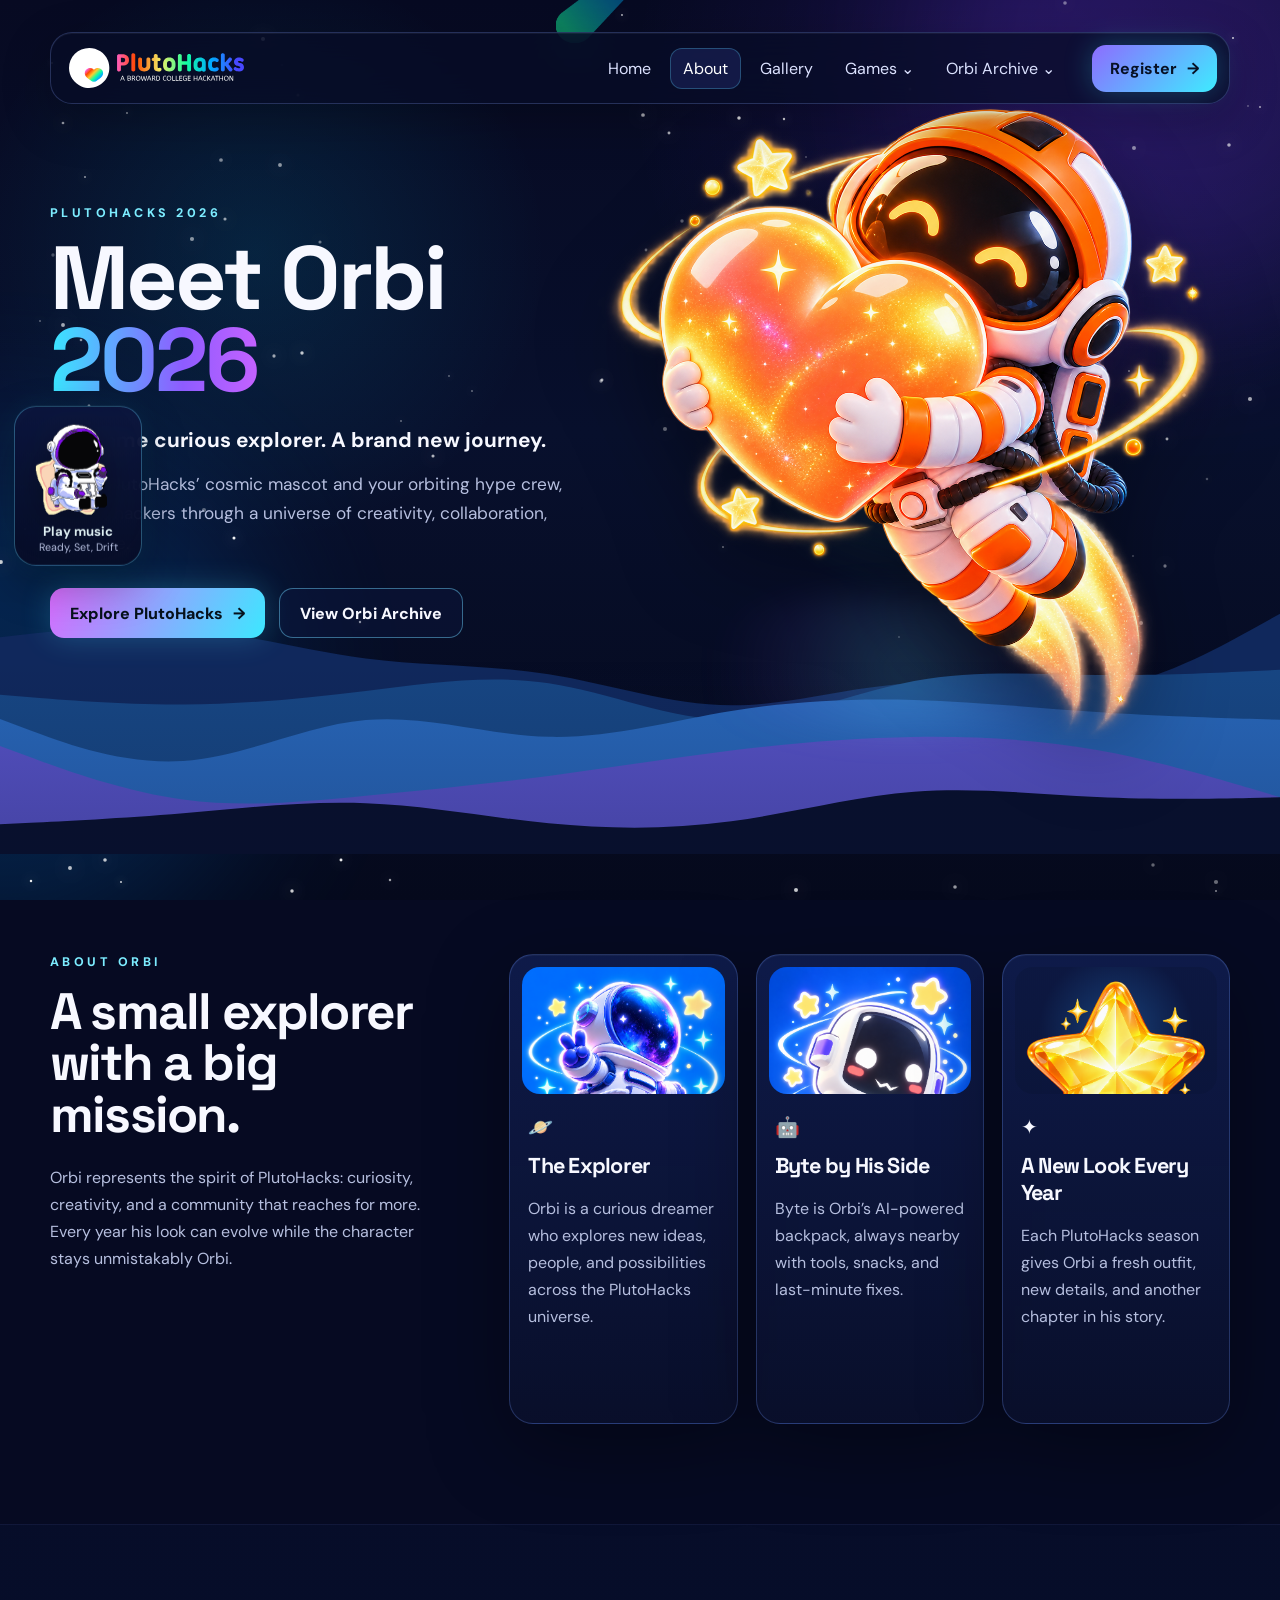
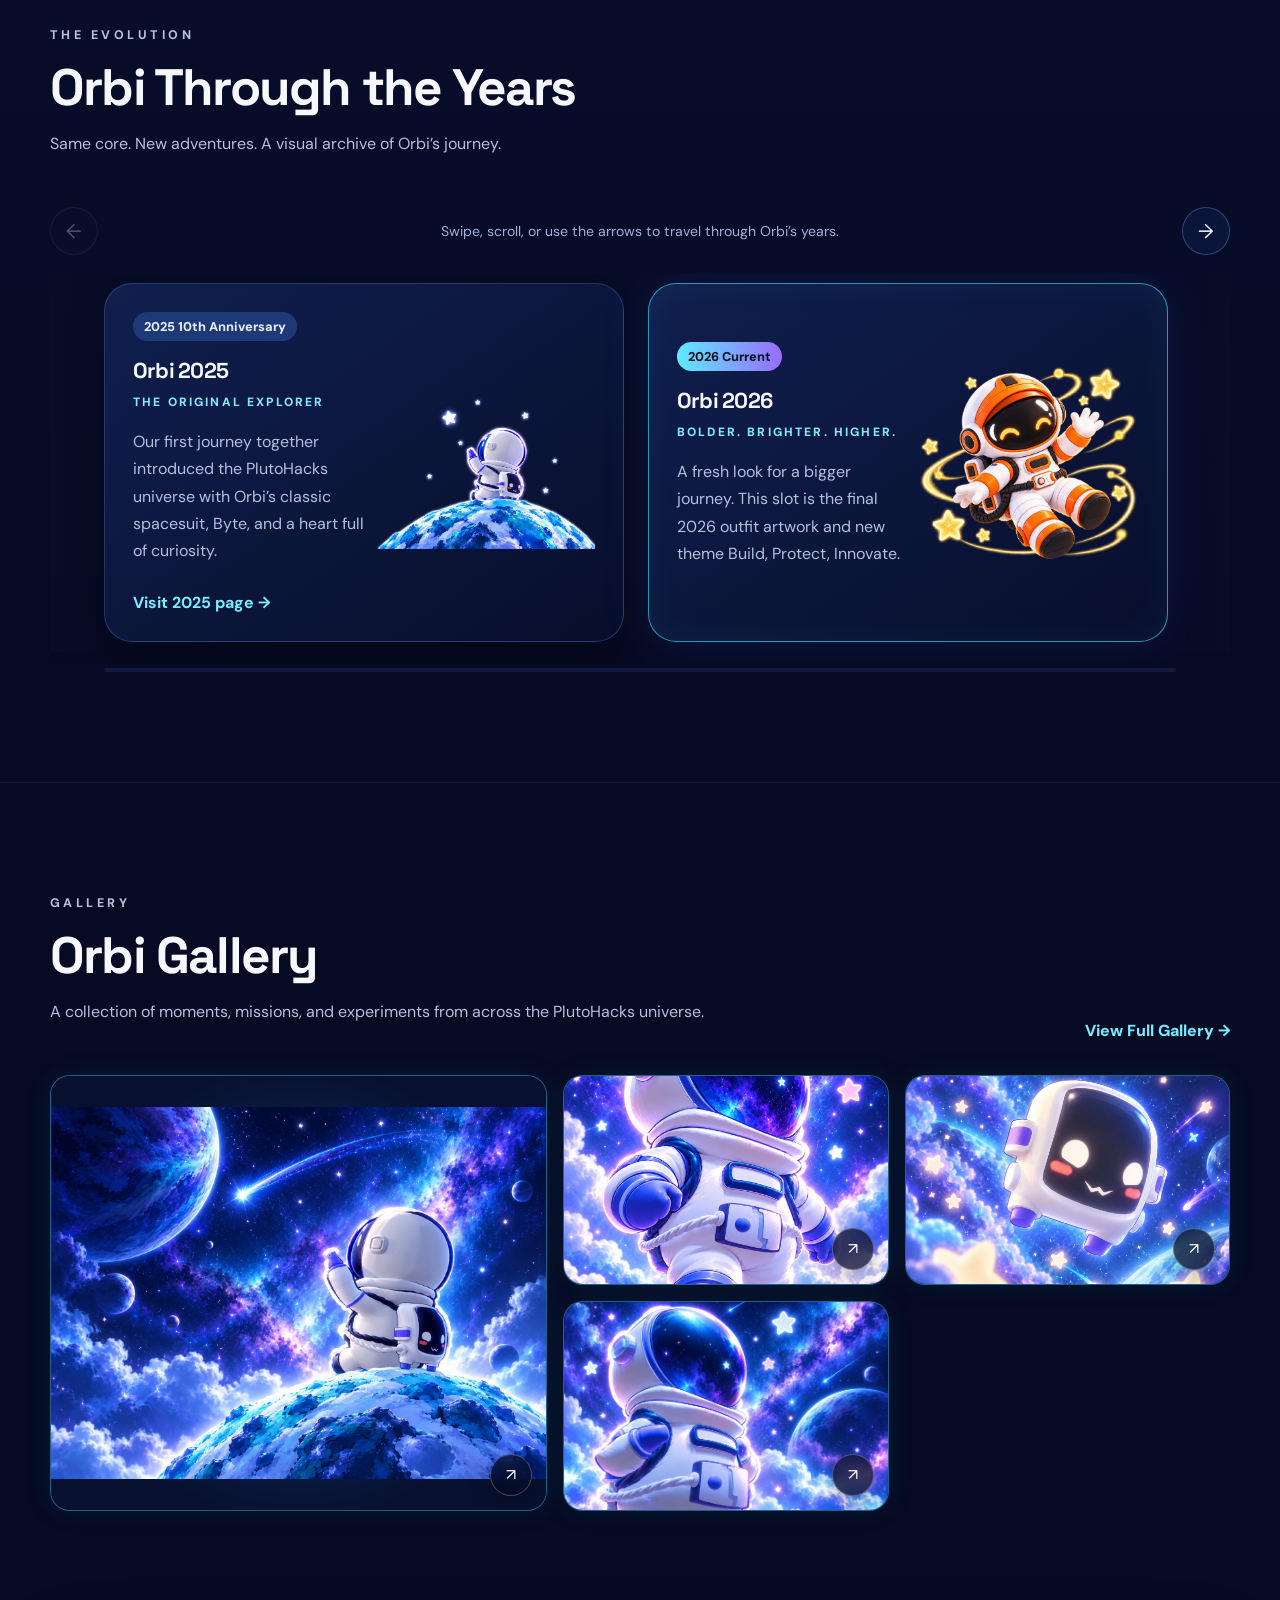
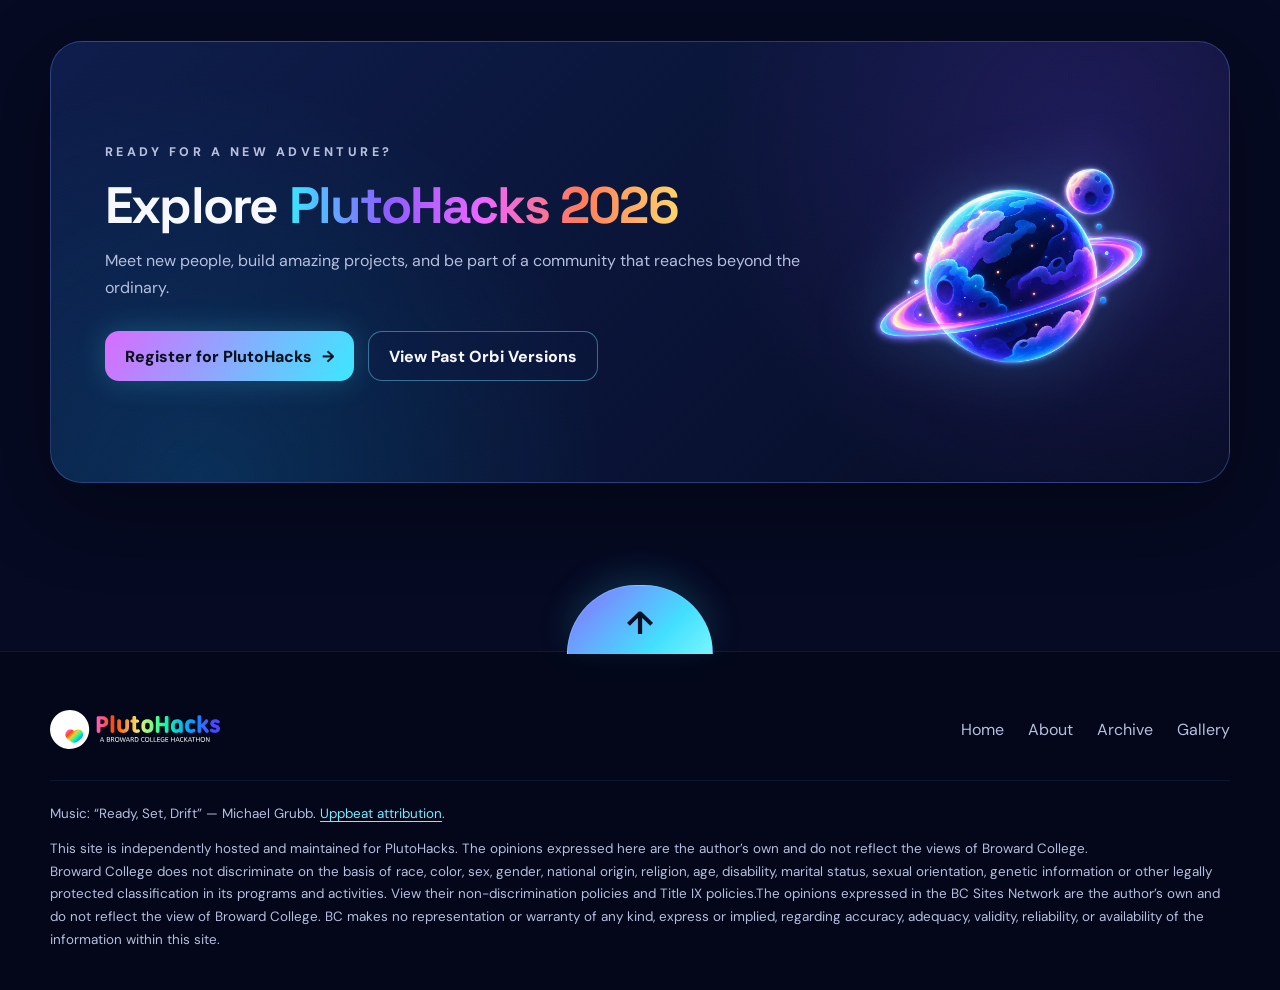
==== index.html @ 8a5a54f4 "initial comment" ====
<!doctype html>
<html lang="en">
<head>
  <meta charset="UTF-8" />
  <meta name="viewport" content="width=device-width, initial-scale=1.0" />
  <meta name="description" content="Meet Orbi, the evolving cosmic mascot of PlutoHacks." />
  <title>Meet Orbi 2026 | PlutoHacks</title>

  <link rel="preconnect" href="https://fonts.googleapis.com" />
  <link rel="preconnect" href="https://fonts.gstatic.com" crossorigin />
  <link href="https://fonts.googleapis.com/css2?family=DM+Sans:wght@400;500;600;700&family=Space+Grotesk:wght@500;600;700&display=swap" rel="stylesheet" />
  <link rel="stylesheet" href="styles.css" />
  <script src="script.js" defer></script>
  <script src="cursor.js" defer></script>
  <script src="sky-comets.js" defer></script>
</head>
<body>
  <div class="space-bg" aria-hidden="true">
    <div class="nebula nebula-one"></div>
    <div class="nebula nebula-two"></div>
    <div id="stars"></div>
  </div>

  <header class="site-header">
    <nav class="nav-shell" aria-label="Main navigation">
      <a class="brand" href="https://www.plutohacks.com/" aria-label="PlutoHacks home">
        <img src="assets/images/PlutohacksWhiteLogo.svg" alt="PlutoHacks" />
      </a>

      <button class="nav-toggle" type="button" aria-expanded="false" aria-controls="nav-links">
        <span></span><span></span><span></span>
        <span class="sr-only">Toggle navigation</span>
      </button>

      <div class="nav-links" id="nav-links">
        <a href="index.html">Home</a>
        <a class="active" href="#about">About</a>
        <a href="gallery.html">Gallery</a>

        <div class="archive-menu nav-dropdown games-menu">
          <button class="archive-button dropdown-button" type="button" aria-expanded="false">
            Games <span aria-hidden="true">⌄</span>
          </button>
          <div class="archive-dropdown dropdown-panel">
            <a href="games.html"><span>Orbi Arcade</span><small>New</small></a>
            <a href="games.html#coming-soon"><span>Coming Soon</span></a>
          </div>
        </div>

        <div class="archive-menu nav-dropdown">
          <button class="archive-button dropdown-button" type="button" aria-expanded="false">
            Orbi Archive <span aria-hidden="true">⌄</span>
          </button>
          <div class="archive-dropdown dropdown-panel">
            <a class="current" href="./index.html">
              <span>2026</span><small>Current</small>
            </a>
            <!-- Change this path after you move the old 2025 page into /archive/2025/ -->
            <a href="https://makoaburrito.github.io/PlutoHacks2025-About-Orbi/"><span>2025</span></a>
          </div>
        </div>
      </div>

      <a class="nav-cta" href="https://www.plutohacks.com/">Register <span>→</span></a>
    </nav>
  </header>

  <main>
    <section class="hero section-shell">
      <div class="hero-copy reveal">
        <p class="eyebrow">PLUTOHACKS 2026</p>
        <h1>Meet Orbi <span class="year-gradient">2026</span></h1>
        <p class="hero-kicker">The same curious explorer. A brand new journey.</p>
        <p class="hero-text">
          Orbi is PlutoHacks’ cosmic mascot and your orbiting hype crew, guiding hackers through a universe of creativity, collaboration, and code.
        </p>
        <div class="hero-actions">
          <a class="button button-primary" href="https://www.plutohacks.com/">Explore PlutoHacks <span>→</span></a>
          <a class="button button-secondary" href="#evolution">View Orbi Archive</a>
        </div>
      </div>

      <div class="hero-art hero-art-clean reveal" aria-label="Orbi 2026 artwork area">
        <div class="orbi-frame hero-figure">
          <img src="assets/images/Orbi2026 Hero Image.png" alt="Orbi holding a glowing heart" />
        </div>
      </div>
    </section>

    <div class="hero-wave-divider" aria-hidden="true">
      <img src="assets/images/layered-waves-orbi.svg" alt="" />
    </div>

    <section class="about section-shell" id="about">
      <div class="section-intro reveal">
        <p class="eyebrow">ABOUT ORBI</p>
        <h2>A small explorer<br />with a big mission.</h2>
        <p>
          Orbi represents the spirit of PlutoHacks: curiosity, creativity, and a community that reaches for more. Every year his look can evolve while the character stays unmistakably Orbi.
        </p>
      </div>

      <div class="feature-grid">
        <article class="glass-card reveal">
          <div class="card-visual crop-top">
            <img src="assets/images/OrbiCuriousExplorer.png" alt="Orbi exploring" />
          </div>
          <div class="icon-pill">🪐</div>
          <h3>The Explorer</h3>
          <p>Orbi is a curious dreamer who explores new ideas, people, and possibilities across the PlutoHacks universe.</p>
        </article>

        <article class="glass-card reveal">
          <div class="card-visual">
            <img src="assets/images/ByteTheBackpack.png" alt="Byte, Orbi's companion" />
          </div>
          <div class="icon-pill">🤖</div>
          <h3>Byte by His Side</h3>
          <p>Byte is Orbi’s AI-powered backpack, always nearby with tools, snacks, and last-minute fixes.</p>
        </article>

        <article class="glass-card reveal">
          <div class="card-visual star-card" aria-hidden="true">
            <img src="assets/images/StarSpecial.png" alt="Byte, Orbi's companion" />
          </div>
          <div class="icon-pill">✦</div>
          <h3>A New Look Every Year</h3>
          <p>Each PlutoHacks season gives Orbi a fresh outfit, new details, and another chapter in his story.</p>
        </article>
      </div>
    </section>

    <section class="evolution" id="evolution">
      <div class="section-shell">
        <div class="section-heading-row reveal">
          <div>
            <p class="eyebrow">THE EVOLUTION</p>
            <h2>Orbi Through the Years</h2>
            <p>Same core. New adventures. A visual archive of Orbi’s journey.</p>
          </div>
        </div>

        <div class="evolution-carousel" data-evolution-carousel>
          <div class="evolution-controls" aria-label="Browse Orbi years">
            <button class="evolution-arrow evolution-prev" type="button" aria-label="Previous Orbi year">←</button>
            <p class="evolution-hint">Swipe, scroll, or use the arrows to travel through Orbi’s years.</p>
            <button class="evolution-arrow evolution-next" type="button" aria-label="Next Orbi year">→</button>
          </div>

          <div class="evolution-viewport">
            <div class="evolution-track" tabindex="0" aria-label="Orbi yearly evolution timeline">
              <article class="year-card year-2025 reveal" data-year="2025">
                <div class="year-copy">
                  <span class="year-pill">2025 10th Anniversary</span>
                  <h3>Orbi 2025</h3>
                  <p class="mini-label">THE ORIGINAL EXPLORER</p>
                  <p>Our first journey together introduced the PlutoHacks universe with Orbi’s classic spacesuit, Byte, and a heart full of curiosity.</p>
                  <a href="archive/2025/index.html">Visit 2025 page →</a>
                </div>
                <img src="assets/images/OrbiGoodBye2025.png" alt="Orbi 2025" />
              </article>

              <article class="year-card year-2026 reveal" data-year="2026">
                <div class="year-copy">
                  <span class="year-pill current">2026 Current</span>
                  <h3>Orbi 2026</h3>
                  <p class="mini-label">BOLDER. BRIGHTER. HIGHER.</p>
                  <p>A fresh look for a bigger journey. This slot is the final 2026 outfit artwork and new theme Build, Protect, Innovate.</p>
                </div>
                <img src="assets/images/Chibi Astronaut Among Golden Orbits.png" alt="Orbi 2026" />
              </article>

              <article class="year-card year-2027 reveal" data-year="2027">
                <div class="year-copy">
                  <span class="year-pill">2027</span>
                  <h3>Orbi 2027</h3>
                  <p class="mini-label">BIGGER. BETTER. BEYOND.</p>
                  <p>A fresh look for a bigger journey. This slot is ready for the final 2027 outfit artwork and new theme details.</p>
                </div>
                <div class="future-orbi">
                  <span>2027<br />ART COMING SOON</span>
                </div>
              </article>

              <!-- Future years are intentionally simple to add.
                   Copy one .year-card, change the year/content/image, and it automatically
                   joins the horizontal timeline without changing the JavaScript. -->
            </div>
          </div>

          <div class="evolution-progress" aria-hidden="true">
            <span class="evolution-progress-bar"></span>
          </div>
        </div>
      </div>
    </section>

    <section class="gallery section-shell" id="gallery">
      <div class="section-heading-row reveal">
        <div>
          <p class="eyebrow">GALLERY</p>
          <h2>Orbi Gallery</h2>
          <p>A collection of moments, missions, and experiments from across the PlutoHacks universe.</p>
        </div>
        <a href="gallery.html" class="text-link">View Full Gallery →</a>
      </div>

      <div class="gallery-grid">
        <figure class="gallery-item gallery-main reveal">
          <button class="gallery-open" type="button" data-caption="Orbi on his planet" aria-label="Open full image: Orbi on his planet">
            <img src="assets/images/OrbiAwayonPlanet.png" alt="Orbi on his planet" />
            <span class="gallery-expand" aria-hidden="true">↗</span>
          </button>
        </figure>
        <figure class="gallery-item reveal">
          <button class="gallery-open" type="button" data-caption="Orbi Walking" aria-label="Open full image: Orbi Walking">
            <img src="assets/images/WalkingOrbi.png" alt="Orbi Walking" />
            <span class="gallery-expand" aria-hidden="true">↗</span>
          </button>
        </figure>
        <figure class="gallery-item reveal">
          <button class="gallery-open" type="button" data-caption="Byte, Orbi's companion" aria-label="Open full image: Byte, Orbi's companion">
            <img src="assets/images/ByteThebackpackSoloJourney.webp" alt="Byte" />
            <span class="gallery-expand" aria-hidden="true">↗</span>
          </button>
        </figure>
        <figure class="gallery-item reveal">
          <button class="gallery-open" type="button" data-caption="Orbi looking upward" aria-label="Open full image: Orbi looking upward">
            <img src="assets/images/OrbiLookingUp.png" alt="Orbi looking upward" />
            <span class="gallery-expand" aria-hidden="true">↗</span>
          </button>
        </figure>
      </div>
    </section>

    <section class="cta section-shell reveal">
      <div class="cta-panel">
        <div>
          <p class="eyebrow">READY FOR A NEW ADVENTURE?</p>
          <h2>Explore <span class="brand-gradient">PlutoHacks 2026</span></h2>
          <p>Meet new people, build amazing projects, and be part of a community that reaches beyond the ordinary.</p>
          <div class="hero-actions">
            <a class="button button-primary" href="https://www.plutohacks.com/">Register for PlutoHacks <span>→</span></a>
            <a class="button button-secondary" href="#evolution">View Past Orbi Versions</a>
          </div>
        </div>
        <div class="cta-planet-art" aria-hidden="true">
          <img src="assets/images/CTAPlanet.png" alt="" />
        </div>
      </div>
    </section>
  </main>

  <aside class="orbi-music-player" aria-label="Orbi music player">
    <button class="orbi-music-toggle" type="button" aria-pressed="false" aria-label="Play Ready, Set, Drift and switch Orbi animation">
      <span class="orbi-music-gif-wrap" aria-hidden="true">
        <img class="orbi-music-gif orbi-music-gif-wave" src="assets/music-player/orbi-wave.gif" alt="" />
        <img class="orbi-music-gif orbi-music-gif-snap" src="assets/music-player/orbi-snap.gif" alt="" hidden />
      </span>
      <span class="orbi-music-copy">
        <strong class="orbi-music-status">Play music</strong>
        <small>Ready, Set, Drift</small>
      </span>
    </button>
    <audio class="orbi-music-audio" src="assets/music-player/ready-set-drift.mp3" loop preload="none"></audio>
  </aside>

  <footer class="footer">

    <button class="footer-back-to-top" type="button" aria-label="Back to top" title="Back to top">
      <span aria-hidden="true">↑</span>
    </button>
    <div class="section-shell footer-top">
      <img src="assets/images/PlutohacksWhiteLogo.svg" alt="PlutoHacks" />
      <div class="footer-links">
        <a href="https://www.plutohacks.com/">Home</a>
        <a href="#about">About</a>
        <a href="#evolution">Archive</a>
        <a href="gallery.html">Gallery</a>
      </div>
    </div>
    <div class="section-shell footer-legal">
      <p class="music-attribution">Music: “Ready, Set, Drift” — Michael Grubb. <a href="https://uppbeat.io/t/michael-grubb/ready-set-drift" target="_blank" rel="noopener noreferrer">Uppbeat attribution</a>.</p>
      <p>This site is independently hosted and maintained for PlutoHacks. The opinions expressed here are the author’s own and do not reflect the views of Broward College.</p>
      <p>Broward College does not discriminate on the basis of race, color, sex, gender, national origin, religion, age, disability, marital status, sexual orientation, genetic information or other legally protected classification in its programs and activities.​​ View their non-discrimination policies and Title IX policies.​​ 
         The opinions expressed in the BC Sites Network are the author’s own and do not reflect the view of Broward College. BC makes no representation or warranty of any kind, express or implied, regarding accuracy, adequacy, validity, reliability, or availability of the information within this site.</p>
    </div>
  </footer>
  <div class="image-lightbox" id="image-lightbox" role="dialog" aria-modal="true" aria-hidden="true" aria-label="Full-size gallery image">
    <div class="lightbox-panel" role="document">
      <button class="lightbox-close" type="button" aria-label="Close full image">×</button>
      <img class="lightbox-image" src="" alt="" />
      <p class="lightbox-caption"></p>
    </div>
  </div>
    <!--Special Background effects & Cursor-->
    <canvas id="comet-cursor" aria-hidden="true"></canvas>
    <canvas id="sky-comets" aria-hidden="true"></canvas>
</body>
</html>
---- styles.css ----
:root {
  --bg: #060a22;
  --bg-2: #0a1031;
  --surface: rgba(14, 24, 66, 0.72);
  --surface-strong: rgba(18, 31, 83, 0.92);
  --line: rgba(121, 151, 255, 0.25);
  --text: #f7f8ff;
  --muted: #b6bfdf;
  --cyan: #39e7ff;
  --blue: #4c8dff;
  --violet: #8e5cff;
  --pink: #ee66ff;
  --coral: #ff7b5b;
  --gold: #ffd56a;
  --shadow: 0 24px 80px rgba(0, 0, 0, 0.35);
  --radius-xl: 32px;
  --radius-lg: 24px;
  --radius-md: 18px;
  --page: min(1180px, calc(100% - 40px));
}

* { box-sizing: border-box; }
html { scroll-behavior: smooth; }
body {
  margin: 0;
  min-height: 100vh;
  overflow-x: hidden;
  color: var(--text);
  background: var(--bg);
  font-family: "DM Sans", sans-serif;
}
img { display: block; max-width: 100%; }
a { color: inherit; text-decoration: none; }
button { font: inherit; }

.sr-only {
  position: absolute;
  width: 1px;
  height: 1px;
  padding: 0;
  margin: -1px;
  overflow: hidden;
  clip: rect(0, 0, 0, 0);
  white-space: nowrap;
  border: 0;
}

.space-bg {
  position: fixed;
  inset: 0;
  z-index: -10;
  overflow: hidden;
  background:
    radial-gradient(circle at 80% 10%, rgba(110, 49, 255, 0.16), transparent 30%),
    radial-gradient(circle at 20% 28%, rgba(0, 213, 255, 0.11), transparent 24%),
    linear-gradient(180deg, #070a22 0%, #08102d 48%, #05091c 100%);
}

#stars { position: absolute; inset: 0; }
.star-dot {
  position: absolute;
  width: 2px;
  height: 2px;
  border-radius: 50%;
  background: white;
  box-shadow: 0 0 10px rgba(255,255,255,.85);
  animation: twinkle 3.5s ease-in-out infinite;
}
@keyframes twinkle { 0%,100%{opacity:.25} 50%{opacity:1} }

.nebula {
  position: absolute;
  width: 520px;
  height: 520px;
  border-radius: 50%;
  filter: blur(80px);
  opacity: .18;
}
.nebula-one { top: -200px; right: -160px; background: #7c3cff; }
.nebula-two { top: 48%; left: -260px; background: #008cff; }

.section-shell { width: var(--page); margin: 0 auto; }

.site-header {
  position: sticky;
  top: 16px;
  z-index: 50;
  padding: 16px 0;
}
.nav-shell {
  width: var(--page);
  min-height: 72px;
  margin: 0 auto;
  padding: 10px 12px 10px 18px;
  display: flex;
  align-items: center;
  gap: 24px;
  border: 1px solid rgba(135, 164, 255, .24);
  border-radius: 22px;
  background: rgba(7, 12, 39, .76);
  backdrop-filter: blur(20px);
  box-shadow: 0 16px 50px rgba(0,0,0,.24), inset 0 1px 0 rgba(255,255,255,.05);
}
.brand { flex: 0 0 auto; }
.brand img { width: 175px; }
.nav-links {
  display: flex;
  align-items: center;
  justify-content: center;
  gap: 6px;
  margin-left: auto;
}
.nav-links > a,
.archive-button {
  border: 0;
  background: transparent;
  color: #dce2ff;
  padding: 10px 13px;
  border-radius: 12px;
  cursor: pointer;
  transition: .2s ease;
}
.nav-links > a:hover,
.archive-button:hover,
.nav-links > a.active {
  background: rgba(92, 108, 255, .14);
  color: white;
}
.nav-links > a.active { box-shadow: inset 0 0 0 1px rgba(92, 217, 255, .28); }
.nav-cta {
  flex: 0 0 auto;
  display: inline-flex;
  align-items: center;
  gap: 10px;
  padding: 13px 18px;
  border-radius: 14px;
  color: #071125;
  font-weight: 700;
  background: linear-gradient(135deg, #8d6cff, #3eecff);
  box-shadow: 0 0 28px rgba(57, 231, 255, .25);
}
.archive-menu { position: relative; }
.archive-dropdown {
  position: absolute;
  top: calc(100% + 10px);
  right: 0;
  width: 170px;
  padding: 8px;
  border: 1px solid rgba(135, 164, 255, .24);
  border-radius: 16px;
  background: rgba(10, 17, 49, .97);
  box-shadow: var(--shadow);
  opacity: 0;
  visibility: hidden;
  transform: translateY(-6px);
  transition: .2s ease;
}
.archive-menu.open .archive-dropdown { opacity: 1; visibility: visible; transform: translateY(0); }
.archive-dropdown a {
  display: flex;
  align-items: center;
  justify-content: space-between;
  padding: 10px 12px;
  border-radius: 10px;
  color: var(--muted);
}
.archive-dropdown a:hover { background: rgba(83, 102, 255, .13); color: white; }
.archive-dropdown .current { color: white; }
.archive-dropdown small {
  padding: 3px 8px;
  border-radius: 999px;
  color: #04151c;
  background: var(--cyan);
  font-size: .68rem;
  font-weight: 800;
}
.games-menu .archive-dropdown a:first-child small {
  background: linear-gradient(90deg, #ffd56a, #ff9d66);
  color: #071125;
}
.nav-toggle { display: none; }

.hero {
  position: relative;
  z-index: 1;
  display: grid;
  grid-template-columns: .9fr 1.1fr;
  align-items: center;
}
.eyebrow {
  margin: 0 0 16px;
  color: #7cecff;
  font-size: .78rem;
  font-weight: 800;
  letter-spacing: .28em;
}
h1,h2,h3 { margin: 0; font-family: "Space Grotesk", sans-serif; letter-spacing: -.035em; }
h1 { font-size: clamp(4rem, 7vw, 6.8rem); line-height: .92; }
h2 { font-size: clamp(2.4rem, 4vw, 4rem); line-height: 1; }
h3 { font-size: 1.35rem; }
.year-gradient,
.brand-gradient {
  background: linear-gradient(90deg, var(--cyan), var(--violet), var(--pink), var(--coral), var(--gold));
  -webkit-background-clip: text;
  background-clip: text;
  color: transparent;
}
.year-gradient { display: block; }
.hero-kicker {
  margin: 24px 0 12px;
  font-size: 1.3rem;
  font-weight: 700;
}
.hero-text,
.section-intro > p:last-child,
.section-heading-row p,
.glass-card p,
.year-card p,
.cta-panel p,
.footer-legal p {
  color: var(--muted);
  line-height: 1.7;
}
.hero-text { max-width: 610px; font-size: 1.08rem; }
.hero-actions { display: flex; flex-wrap: wrap; gap: 14px; margin-top: 30px; }
.button {
  min-height: 50px;
  padding: 0 20px;
  display: inline-flex;
  align-items: center;
  justify-content: center;
  gap: 10px;
  border-radius: 14px;
  font-weight: 800;
  transition: .2s ease;
}
.button:hover { transform: translateY(-2px); }
.button-primary {
  color: #06111b;
  background: linear-gradient(120deg, #d96bff, #3ce8ff);
  box-shadow: 0 0 30px rgba(69, 222, 255, .24);
}
.button-secondary { border: 1px solid rgba(112, 215, 255, .45); background: rgba(14, 24, 66, .38); }

.hero-art {
  position: relative;
  display: grid;
  place-items: center;
  isolation: isolate;
  overflow: visible;
}
.hero-art::before {
  content: "";
  position: absolute;
  inset: 10% 10% 8% 10%;
  z-index: -3;
  border-radius: 50%;
  background: radial-gradient(circle at 50% 50%, rgba(77, 231, 255, .18), transparent 46%), radial-gradient(circle at 70% 25%, rgba(200, 73, 255, .16), transparent 34%);
  filter: blur(10px);
}
.hero-art::after {
  content: "";
  position: absolute;
  left: 12%;
  right: 12%;
  bottom: 1%;
  height: 22%;
  z-index: -2;
  border-radius: 50%;
  background: radial-gradient(circle at 50% 55%, rgba(103, 214, 255, .18), rgba(147, 92, 255, .06) 50%, transparent 75%);
  filter: blur(16px);
}
.hero-art-clean {
  align-self: end;
}
.orbi-frame {
  width: min(100%, 860px);
  margin-top: -14px;
  padding-inline: 0;
  display: grid;
  place-items: center;
  overflow: visible;
  background: none;
}
.orbi-frame img {
  width: min(100%, 810px);
  max-width: 100%;
  height: auto;
  display: block;
  transform: none;
  filter: saturate(1.08) drop-shadow(0 34px 42px rgba(0,0,0,.38));
}
.orbit {
  position: absolute;
  border: 2px solid rgba(83, 217, 255, .28);
  border-radius: 50%;
  transform: rotate(-18deg);
  z-index: -2;
}
.orbit-one { width: 96%; height: 36%; }
.orbit-two { width: 76%; height: 24%; border-color: rgba(180, 81, 255, .32); transform: rotate(26deg); }
.planet-small {
  position: absolute;
  top: 2%; right: 9%;
  width: 62px; height: 62px;
  border-radius: 50%;
  background: radial-gradient(circle at 35% 32%, #9af7ff, #0aa5ff 42%, #5d3af1 76%, #1c1948 100%);
  box-shadow: 0 0 34px rgba(0, 200, 255, .42);
}
.glow-star { position: absolute; color: var(--gold); filter: drop-shadow(0 0 12px #ffc95b); }
.star-one { top: 19%; left: 10%; font-size: 3rem; }
.star-two { right: 6%; bottom: 22%; font-size: 1.8rem; }
.hand-note { position: absolute; right: 0; top: 18%; color: #d9e2ff; font-size: 1.08rem; transform: rotate(-7deg); }


/* Full-bleed Haikei wave transition below the hero */
.hero-wave-divider {
  position: relative;
  z-index: 0;
  width: 100%;
  margin-top: clamp(-138px, -10vw, -86px);
  overflow: hidden;
  line-height: 0;
  pointer-events: none;
}
.hero-wave-divider::before {
  content: "";
  position: absolute;
  inset: 20% 0 0;
  background: linear-gradient(180deg, transparent, rgba(9, 16, 45, .22));
  pointer-events: none;
}
.hero-wave-divider img {
  width: 100%;
  height: clamp(165px, 19vw, 290px);
  display: block;
  object-fit: fill;
  object-position: center top;
}

.about { padding: 100px 0; display: grid; grid-template-columns: .72fr 1.28fr; gap: 54px; align-items: start; }
.section-intro { position: sticky; top: 120px; }
.section-intro h2 { margin-bottom: 24px; }
.feature-grid { display: grid; grid-template-columns: repeat(3, 1fr); gap: 18px; }
.glass-card {
  position: relative;
  overflow: hidden;
  min-height: 470px;
  padding: 16px 18px 24px;
  border: 1px solid rgba(117, 154, 255, .26);
  border-radius: var(--radius-lg);
  background: linear-gradient(180deg, rgba(16,31,82,.82), rgba(10,16,45,.78));
  box-shadow: inset 0 1px 0 rgba(255,255,255,.04), var(--shadow);
}
.card-visual {
  height: auto;
  aspect-ratio: 16 / 10;
  margin: -4px -6px 20px;
  display: grid;
  place-items: center;
  overflow: hidden;
  border-radius: 18px;
  background: radial-gradient(circle, rgba(54, 165, 255, .28), rgba(10, 16, 45, .25) 65%);
}
.card-visual img {
  width: 100%;
  height: 100%;
  object-fit: contain;
  object-position: center;
}
.crop-top img { object-position: center; }
.star-card { font-size: 5rem; color: var(--gold); text-shadow: 0 0 24px rgba(255,208,89,.8); }
.icon-pill { margin-bottom: 12px; font-size: 1.25rem; }
.glass-card h3 { margin-bottom: 10px; }

.evolution {
  padding: 100px 0 110px;
  border-block: 1px solid rgba(111, 141, 255, .10);
  background: linear-gradient(180deg, rgba(10, 20, 56, .36), rgba(7, 12, 37, .55));
}
.section-heading-row { display: flex; justify-content: space-between; align-items: end; gap: 30px; margin-bottom: 34px; }
.section-heading-row h2 { margin-bottom: 12px; }
.evolution-carousel {
  position: relative;
}
.evolution-controls {
  display: grid;
  grid-template-columns: 48px 1fr 48px;
  gap: 14px;
  align-items: center;
  margin-bottom: 18px;
}
.evolution-hint {
  margin: 0;
  text-align: center;
  color: #9eb1db;
  font-size: .88rem;
}
.evolution-arrow {
  width: 48px;
  height: 48px;
  display: grid;
  place-items: center;
  border-radius: 50%;
  border: 1px solid rgba(117, 154, 255, .35);
  background: rgba(12, 23, 61, .86);
  color: #eaf4ff;
  font-size: 1.25rem;
  cursor: pointer;
  transition: transform .2s ease, border-color .2s ease, background .2s ease, opacity .2s ease;
}
.evolution-arrow:hover:not(:disabled),
.evolution-arrow:focus-visible:not(:disabled) {
  transform: translateY(-2px);
  border-color: rgba(95, 234, 255, .82);
  background: rgba(27, 50, 108, .95);
}
.evolution-arrow:disabled {
  opacity: .3;
  cursor: default;
}
.evolution-viewport {
  position: relative;
  overflow: hidden;
}
.evolution-viewport::before,
.evolution-viewport::after {
  content: "";
  position: absolute;
  z-index: 2;
  top: 0;
  bottom: 12px;
  width: 54px;
  pointer-events: none;
}
.evolution-viewport::before {
  left: 0;
  background: linear-gradient(90deg, rgba(8, 14, 40, .92), transparent);
}
.evolution-viewport::after {
  right: 0;
  background: linear-gradient(270deg, rgba(8, 14, 40, .92), transparent);
}
.evolution-track {
  display: flex;
  gap: 24px;
  overflow-x: auto;
  overscroll-behavior-inline: contain;
  scroll-snap-type: x mandatory;
  scroll-behavior: smooth;
  scrollbar-width: none;
  padding: 10px 54px 22px;
  cursor: grab;
}
.evolution-track::-webkit-scrollbar { display: none; }
.evolution-track.dragging {
  cursor: grabbing;
  scroll-snap-type: none;
  scroll-behavior: auto;
}
.year-card {
  position: relative;
  flex: 0 0 clamp(330px, 70vw, 520px);
  min-height: 340px;
  padding: 28px;
  display: grid;
  grid-template-columns: 1fr 1fr;
  align-items: center;
  overflow: hidden;
  scroll-snap-align: center;
  border-radius: 28px;
  border: 1px solid rgba(117, 154, 255, .27);
  background: linear-gradient(145deg, rgba(18, 35, 85, .86), rgba(9, 15, 44, .88));
  box-shadow: var(--shadow);

}

.year-card:not(:last-child)::after {
  content: "";
  position: absolute;
  top: 50%;
  right: -25px;
  width: 25px;
  height: 1px;
  background: linear-gradient(90deg, rgba(95, 234, 255, .58), rgba(152, 108, 255, .25));
}

.year-2026 { border-color: rgba(57, 231, 255, .62); box-shadow: 0 0 50px rgba(77, 104, 255, .12), inset 0 0 36px rgba(80, 219, 255, .06); }
.evolution-progress {
  height: 4px;
  margin: 4px 54px 0;
  overflow: hidden;
  border-radius: 999px;
  background: rgba(111, 141, 255, .12);
}
.evolution-progress-bar {
  display: block;
  width: 0;
  height: 100%;
  border-radius: inherit;
  background: linear-gradient(90deg, #5feaff, #986cff, #ff8e75);
  transition: width .12s linear;
}
.year-card img { width: 100%; max-height: 250px; object-fit: contain; }
.year-pill { display: inline-flex; padding: 6px 11px; border-radius: 999px; background: #1d3977; color: #e6edff; font-weight: 800; font-size: .8rem; margin-bottom: 16px; }
.year-pill.current { background: linear-gradient(90deg, #5feaff, #986cff); color: #061321; }
.mini-label { margin: 8px 0 10px !important; color: #80eaff !important; font-size: .75rem; font-weight: 800; letter-spacing: .18em; }
.year-copy > a { display: inline-block; margin-top: 12px; color: #7cecff; font-weight: 700; }
.future-orbi {
  width: 210px; height: 210px;
  justify-self: end;
  display: grid;
  place-items: center;
  border-radius: 50%;
  border: 1px dashed rgba(120, 235, 255, .55);
  color: #d8f8ff;
  text-align: center;
  font-weight: 800;
  letter-spacing: .12em;
  background: radial-gradient(circle, rgba(66, 205, 255, .22), rgba(120, 62, 255, .08) 55%, transparent 70%);
}

.gallery { padding: 110px 0; }
.text-link { color: #78ecff; font-weight: 800; white-space: nowrap; }
.gallery-grid { display: grid; grid-template-columns: 1.3fr .85fr .85fr; grid-template-rows: 210px 210px; gap: 16px; }
.gallery-item { margin: 0; overflow: hidden; border-radius: 20px; border: 1px solid rgba(70, 222, 255, .36); background: #101a49; box-shadow: 0 0 30px rgba(0, 222, 255, .08); }
.gallery-item img { width: 100%; height: 100%; object-fit: cover; transition: transform .35s ease; }
.gallery-item:hover img { transform: scale(1.045); }
.gallery-main { grid-row: 1 / 3; }
.gallery-main img { object-fit: contain; background: radial-gradient(circle, #173a77, #07102f 70%); }

.cta { padding: 20px 0 110px; }
.cta-panel {
  min-height: 330px;
  position: relative;
  overflow: hidden;
  padding: 54px;
  display: grid;
  grid-template-columns: 1fr .45fr;
  align-items: center;
  border: 1px solid rgba(111, 160, 255, .30);
  border-radius: var(--radius-xl);
  background:
    radial-gradient(circle at 88% 24%, rgba(123, 67, 255, .20), transparent 35%),
    radial-gradient(circle at 13% 100%, rgba(0, 196, 255, .14), transparent 36%),
    linear-gradient(135deg, rgba(15,31,78,.94), rgba(7,13,38,.94));
  box-shadow: var(--shadow);
}
.cta-panel h2 { margin-bottom: 16px; }
.cta-panel p { max-width: 720px; }
.cta-planet-art {
  position: relative;
  justify-self: center;
  width: min(100%, 360px);
  display: grid;
  place-items: center;
  filter: drop-shadow(0 0 34px rgba(91, 190, 255, .24));
}
.cta-planet-art img {
  display: block;
  width: 100%;
  height: auto;
  object-fit: contain;
}

.footer { border-top: 1px solid rgba(126, 151, 255, .12); background: rgba(3, 7, 22, .66); }
.footer-top { min-height: 100px; display: flex; align-items: center; justify-content: space-between; gap: 30px; }
.footer-top img { width: 170px; }
.footer-links { display: flex; gap: 24px; color: var(--muted); }
.footer-legal { padding: 22px 0 38px; border-top: 1px solid rgba(126,151,255,.1); }
.footer-legal p { margin: 0; font-size: .84rem; }

.reveal { opacity: 0; transform: translateY(20px); transition: opacity .65s ease, transform .65s ease; }
.reveal.visible { opacity: 1; transform: none; }

@media (max-width: 980px) {
  .nav-cta { display: none; }
  .nav-toggle { margin-left: auto; width: 44px; height: 44px; display: grid; place-content: center; gap: 5px; border: 1px solid var(--line); border-radius: 12px; background: rgba(255,255,255,.03); }
  .nav-toggle span:not(.sr-only) { width: 20px; height: 2px; background: white; display: block; }
  .nav-links {
    position: absolute;
    left: 20px; right: 20px; top: calc(100% + 8px);
    padding: 12px;
    display: none;
    flex-direction: column;
    align-items: stretch;
    border: 1px solid var(--line);
    border-radius: 18px;
    background: rgba(7, 12, 39, .98);
  }
  .nav-links.open { display: flex; }
  .archive-dropdown { position: static; width: 100%; margin-top: 6px; }
  .hero { min-height: auto; grid-template-columns: 1fr; padding-top: 70px; }
  .hero-copy { text-align: center; }
  .hero-text { margin-inline: auto; }
  .hero-actions { justify-content: center; }
  .hero-art { min-height: 500px; }
  .hero-wave-divider { margin-top: -88px; }
  .hero-wave-divider img { height: 170px; }
  .about { grid-template-columns: 1fr; }
  .section-intro { position: static; }
  .feature-grid { grid-template-columns: repeat(2, 1fr); }
  .feature-grid .glass-card:last-child { grid-column: 1 / -1; min-height: 370px; }
  .gallery-grid { grid-template-columns: 1fr 1fr; grid-template-rows: 320px 220px 220px; }
  .gallery-main { grid-column: 1 / -1; grid-row: auto; }
  .cta-panel { grid-template-columns: 1fr; text-align: center; }
  .cta-panel .hero-actions { justify-content: center; }
  .cta-planet-art { margin-top: 40px; width: min(100%, 330px); }
}

@media (max-width: 680px) {
  :root { --page: min(100% - 24px, 1180px); }
  .site-header { top: 4px; }
  .nav-shell { min-height: 64px; border-radius: 18px; }
  .brand img { width: 145px; }
  h1 { font-size: clamp(3.35rem, 17vw, 5rem); }
  .hero { padding-top: 48px; gap: 24px; }
  .hero-art { min-height: 440px; padding-inline: 0; }
  .hero-wave-divider { margin-top: -54px; }
  .hero-wave-divider img { height: 122px; }
  .orbi-frame { width: min(100%, 620px); margin-top: 0; }
  .orbi-frame img { width: min(100%, 560px); }
  .card-visual img { padding: 6px; }
  .about, .gallery { padding: 78px 0; }
  .evolution { padding: 78px 0; }
  .feature-grid { grid-template-columns: 1fr; }
  .feature-grid .glass-card:last-child { grid-column: auto; }
  .glass-card { min-height: 420px; }
  .year-card { flex-basis: min(86vw, 430px); grid-template-columns: 1fr; gap: 20px; }
  .evolution-track { padding-inline: 22px; }
  .evolution-viewport::before, .evolution-viewport::after { width: 22px; }
  .evolution-progress { margin-inline: 22px; }
  .evolution-controls { grid-template-columns: 44px 1fr 44px; }
  .evolution-arrow { width: 44px; height: 44px; }
  .future-orbi { justify-self: center; }
  .section-heading-row { align-items: start; flex-direction: column; }
  .gallery-grid { display: grid; grid-template-columns: 1fr; grid-template-rows: repeat(4, 250px); }
  .gallery-main { grid-column: auto; }
  .cta-panel { padding: 34px 22px; }
  .cta-planet-art { width: min(92vw, 280px); }
  .footer-top { padding: 30px 0; flex-direction: column; align-items: flex-start; }
  .footer-links { flex-wrap: wrap; }
}

@media (prefers-reduced-motion: reduce) {
  *, *::before, *::after { scroll-behavior: auto !important; animation: none !important; transition: none !important; }
  .reveal { opacity: 1; transform: none; }
}


/* ---------- Click-to-open gallery viewer ---------- */
.gallery-open {
  position: relative;
  width: 100%;
  height: 100%;
  padding: 0;
  display: block;
  overflow: hidden;
  border: 0;
  color: inherit;
  background: transparent;
  cursor: zoom-in;
}

.gallery-open:focus-visible {
  outline: 3px solid var(--cyan);
  outline-offset: -4px;
}

.gallery-expand {
  position: absolute;
  right: 14px;
  bottom: 14px;
  width: 42px;
  height: 42px;
  display: grid;
  place-items: center;
  border: 1px solid rgba(255,255,255,.24);
  border-radius: 50%;
  color: white;
  background: rgba(6, 10, 34, .72);
  backdrop-filter: blur(10px);
  box-shadow: 0 8px 22px rgba(0,0,0,.24);
  transition: transform .2s ease, background .2s ease;
  pointer-events: none;
}

.gallery-open:hover .gallery-expand {
  transform: scale(1.07);
  background: rgba(16, 30, 76, .92);
}

.gallery-open img {
  width: 100%;
  height: 100%;
  object-fit: cover;
  transition: transform .35s ease;
}

.gallery-open:hover img { transform: scale(1.045); }
.gallery-main .gallery-open img {
  object-fit: contain;
  background: radial-gradient(circle, #173a77, #07102f 70%);
}

/*
  Fixed overlay lightbox. This follows the same basic idea as the 2025 gallery:
  hidden by default, then displayed over the entire viewport when an image is clicked.
*/
.image-lightbox {
  display: none;
  position: fixed;
  inset: 0;
  z-index: 9999;
  align-items: center;
  justify-content: center;
  padding: 24px;
  background: rgba(1, 4, 18, .94);
  backdrop-filter: blur(12px);
}

.image-lightbox.is-open { display: flex; }

.lightbox-panel {
  position: relative;
  width: min(96vw, 1500px);
  max-height: calc(100vh - 48px);
  padding: 58px 18px 18px;
  display: flex;
  flex-direction: column;
  align-items: center;
  gap: 14px;
  overflow: auto;
  border: 1px solid rgba(112, 214, 255, .28);
  border-radius: 24px;
  background: rgba(5, 9, 29, .96);
  box-shadow: 0 30px 100px rgba(0,0,0,.55), 0 0 50px rgba(66, 212, 255, .10);
}

.lightbox-image {
  display: block;
  max-width: 100%;
  width: auto;
  height: auto;
  max-height: calc(100vh - 180px);
  object-fit: contain;
  border-radius: 16px;
}

.lightbox-caption {
  margin: 0;
  padding: 0 8px 4px;
  color: var(--muted);
  text-align: center;
  line-height: 1.5;
}

.lightbox-close {
  position: absolute;
  z-index: 2;
  top: 10px;
  right: 10px;
  width: 46px;
  height: 46px;
  display: grid;
  place-items: center;
  border: 1px solid rgba(255,255,255,.26);
  border-radius: 50%;
  color: white;
  background: rgba(16, 25, 66, .96);
  cursor: pointer;
  font-size: 1.9rem;
  line-height: 1;
}

.lightbox-close:hover { background: rgba(34, 49, 110, .98); }
.lightbox-close:focus-visible {
  outline: 3px solid var(--cyan);
  outline-offset: 2px;
}

body.lightbox-open { overflow: hidden; }

@media (max-width: 700px) {
  .image-lightbox { padding: 10px; }

  .lightbox-panel {
    width: 100%;
    max-height: calc(100vh - 20px);
    padding: 56px 10px 12px;
    border-radius: 18px;
  }

  .lightbox-image {
    max-width: 100%;
    max-height: calc(100vh - 150px);
    border-radius: 12px;
  }

  .lightbox-close {
    top: 8px;
    right: 8px;
    width: 44px;
    height: 44px;
  }
}

/* ---------- Dedicated gallery page ---------- */
.gallery-page { min-height: 80vh; }
.gallery-hero { padding: 96px 0 56px; max-width: 900px; }
.gallery-hero h1 { margin-bottom: 24px; }
.gallery-lead { max-width: 760px; margin: 0; color: var(--muted); font-size: 1.12rem; line-height: 1.8; }
.back-link { display: inline-flex; margin-bottom: 34px; color: #9beeff; font-weight: 800; }
.full-gallery { padding: 0 0 110px; }
.full-gallery-grid {
  display: grid;
  grid-template-columns: repeat(12, 1fr);
  grid-auto-rows: 260px;
  gap: 18px;
}
.full-gallery-card {
  grid-column: span 4;
  margin: 0;
  overflow: hidden;
  display: grid;
  grid-template-rows: minmax(0, 1fr) auto;
  border: 1px solid rgba(92, 215, 255, .28);
  border-radius: 24px;
  background: linear-gradient(180deg, rgba(15, 30, 79, .86), rgba(8, 14, 40, .92));
  box-shadow: 0 18px 55px rgba(0,0,0,.22);
}
.full-gallery-card.feature { grid-column: span 8; grid-row: span 2; }
.full-gallery-card.wide { grid-column: span 8; }
.full-gallery-card .gallery-open { min-height: 0; }
.full-gallery-card .gallery-open img { object-fit: cover; }
.full-gallery-card.feature .gallery-open img { object-fit: contain; background: radial-gradient(circle, #173a77, #07102f 70%); }
.full-gallery-card figcaption {
  padding: 16px 18px 18px;
  display: flex;
  align-items: baseline;
  justify-content: space-between;
  gap: 12px;
  border-top: 1px solid rgba(126,151,255,.12);
}
.full-gallery-card figcaption span { font-family: "Space Grotesk", sans-serif; font-weight: 700; }
.full-gallery-card figcaption small { color: var(--muted); }
.gallery-note {
  margin-top: 60px;
  padding: 32px;
  border: 1px solid rgba(118, 147, 255, .20);
  border-radius: 24px;
  background: rgba(12, 21, 59, .62);
}
.gallery-note h2 { margin-bottom: 14px; font-size: clamp(2rem, 4vw, 3rem); }
.gallery-note > p:last-child { max-width: 760px; margin-bottom: 0; color: var(--muted); line-height: 1.7; }
.gallery-note code { color: #a8f4ff; }

@media (max-width: 980px) {
  .full-gallery-grid { grid-auto-rows: 240px; }
  .full-gallery-card, .full-gallery-card.feature, .full-gallery-card.wide { grid-column: span 6; grid-row: auto; }
  .full-gallery-card.feature { grid-row: span 2; }
}

@media (max-width: 680px) {
  .gallery-hero { padding: 58px 0 38px; }
  .full-gallery { padding-bottom: 78px; }
  .full-gallery-grid { grid-template-columns: 1fr; grid-auto-rows: auto; gap: 14px; }
  .full-gallery-card, .full-gallery-card.feature, .full-gallery-card.wide { grid-column: auto; grid-row: auto; }
  .full-gallery-card .gallery-open { aspect-ratio: 4 / 3; }
  .full-gallery-card.feature .gallery-open { aspect-ratio: 1 / 1; }
  .full-gallery-card figcaption { align-items: flex-start; flex-direction: column; gap: 4px; }
  .image-lightbox { width: 100vw; height: 100vh; margin: 0; }
  .lightbox-panel { padding: 64px 10px 12px; border: 0; border-radius: 0; }
  .lightbox-close { top: 12px; right: 12px; width: 48px; height: 48px; }
  .lightbox-caption { font-size: .92rem; }
  .gallery-expand { width: 46px; height: 46px; }
}

.games-grid {
  display: grid;
  grid-template-columns: repeat(2, minmax(0, 1fr));
  gap: 18px;
  padding-bottom: 100px;
}
@media (max-width: 680px) {
  .games-grid { grid-template-columns: 1fr; }
}

.game-card {
  display: flex;
  flex-direction: column;
}
.game-card-action {
  align-self: flex-start;
  margin-top: auto;
}

/* ---------- Orbi music player ---------- */
.orbi-music-player {
  z-index: 46;
  color: var(--text);
}

.orbi-music-toggle {
  width: 128px;
  padding: 10px 8px 12px;
  display: flex;
  flex-direction: column;
  align-items: center;
  gap: 7px;
  border: 1px solid rgba(100, 218, 255, .34);
  border-radius: 22px;
  color: inherit;
  background: linear-gradient(180deg, rgba(12, 22, 62, .94), rgba(7, 12, 37, .92));
  box-shadow: 0 18px 46px rgba(0, 0, 0, .32), 0 0 28px rgba(57, 231, 255, .08);
  backdrop-filter: blur(16px);
  cursor: pointer;
}

.orbi-music-toggle:focus-visible,
.footer-back-to-top:focus-visible {
  outline: 3px solid var(--cyan);
  outline-offset: 4px;
}

.orbi-music-gif-wrap {
  width: 100px;
  height: 100px;
  display: grid;
  place-items: center;
}

.orbi-music-gif {
  grid-area: 1 / 1;
  width: 100%;
  height: 100%;
  object-fit: contain;
  filter: drop-shadow(0 9px 18px rgba(0,0,0,.28));
}

.orbi-music-gif[hidden] { display: none; }

.orbi-music-copy {
  display: grid;
  gap: 2px;
  text-align: center;
  line-height: 1.15;
}

.orbi-music-copy strong {
  color: #eafcff;
  font-size: .82rem;
}

.orbi-music-copy small {
  color: var(--muted);
  font-size: .67rem;
}

.orbi-music-toggle[aria-pressed="true"] {
  border-color: rgba(255, 213, 106, .52);
  box-shadow: 0 18px 46px rgba(0, 0, 0, .32), 0 0 30px rgba(255, 174, 67, .13);
}

@media (min-width: 981px) {
  .orbi-music-player {
    position: fixed;
    left: 14px;
    top: 54%;
    transform: translateY(-50%);
  }

  .orbi-music-toggle {
    animation: orbiMusicFloat 6s ease-in-out infinite;
  }
}

@keyframes orbiMusicFloat {
  0%, 100% { transform: translateY(0); }
  50% { transform: translateY(-10px); }
}

/* ---------- Footer back-to-top tab ---------- */
.footer {
  position: relative;
  margin-top: 58px;
  padding-top: 28px;
}

.footer-back-to-top {
  position: absolute;
  left: 50%;
  top: -67px;
  width: 146px;
  height: 69px;
  padding: 0;
  display: grid;
  place-items: center;
  transform: translateX(-50%);
  border: 1px solid rgba(113, 216, 255, .42);
  border-bottom: 0;
  border-radius: 90px 90px 0 0;
  color: #071125;
  background: linear-gradient(135deg, #8d6cff 0%, #43dfff 68%, #77f6ff 100%);
  box-shadow: 0 -10px 34px rgba(64, 211, 255, .16);
  cursor: pointer;
  transition: transform .2s ease, filter .2s ease;
}

.footer-back-to-top span {
  display: block;
  margin-top: 7px;
  font-size: 2rem;
  font-weight: 800;
  line-height: 1;
}

.footer-back-to-top:hover {
  transform: translateX(-50%) translateY(-4px);
  filter: brightness(1.08);
}

.footer-legal .music-attribution {
  margin-bottom: 12px;
}

.footer-legal .music-attribution a {
  color: #78ecff;
  text-decoration: underline;
  text-underline-offset: 3px;
}

@media (max-width: 980px) {
  .orbi-music-player {
    position: relative;
    width: min(100% - 32px, 390px);
    margin: 46px auto 78px;
  }

  .orbi-music-toggle {
    width: 100%;
    min-height: 112px;
    padding: 10px 18px;
    flex-direction: row;
    justify-content: center;
    gap: 16px;
  }

  .orbi-music-gif-wrap {
    flex: 0 0 92px;
    width: 92px;
    height: 92px;
  }

  .orbi-music-copy {
    min-width: 0;
    text-align: left;
  }

  .orbi-music-copy strong { font-size: 1rem; }
  .orbi-music-copy small { font-size: .78rem; }

  .footer {
    margin-top: 0;
    padding-top: 30px;
  }

  .footer-back-to-top {
    top: -67px;
    width: 146px;
    height: 69px;
  }
}

@media (max-width: 520px) {
  .orbi-music-player {
    width: min(100% - 24px, 360px);
    margin-top: 34px;
    margin-bottom: 70px;
  }

  .orbi-music-toggle {
    min-height: 98px;
    padding-inline: 12px;
    gap: 12px;
  }

  .orbi-music-gif-wrap {
    flex-basis: 78px;
    width: 78px;
    height: 78px;
  }

  .footer-back-to-top {
    top: -67px;
    width: 118px;
    height: 70px;
  }

  .footer-back-to-top span { font-size: 1.75rem; }
}

@media (prefers-reduced-motion: reduce) {
  .orbi-music-toggle { animation: none !important; }
}
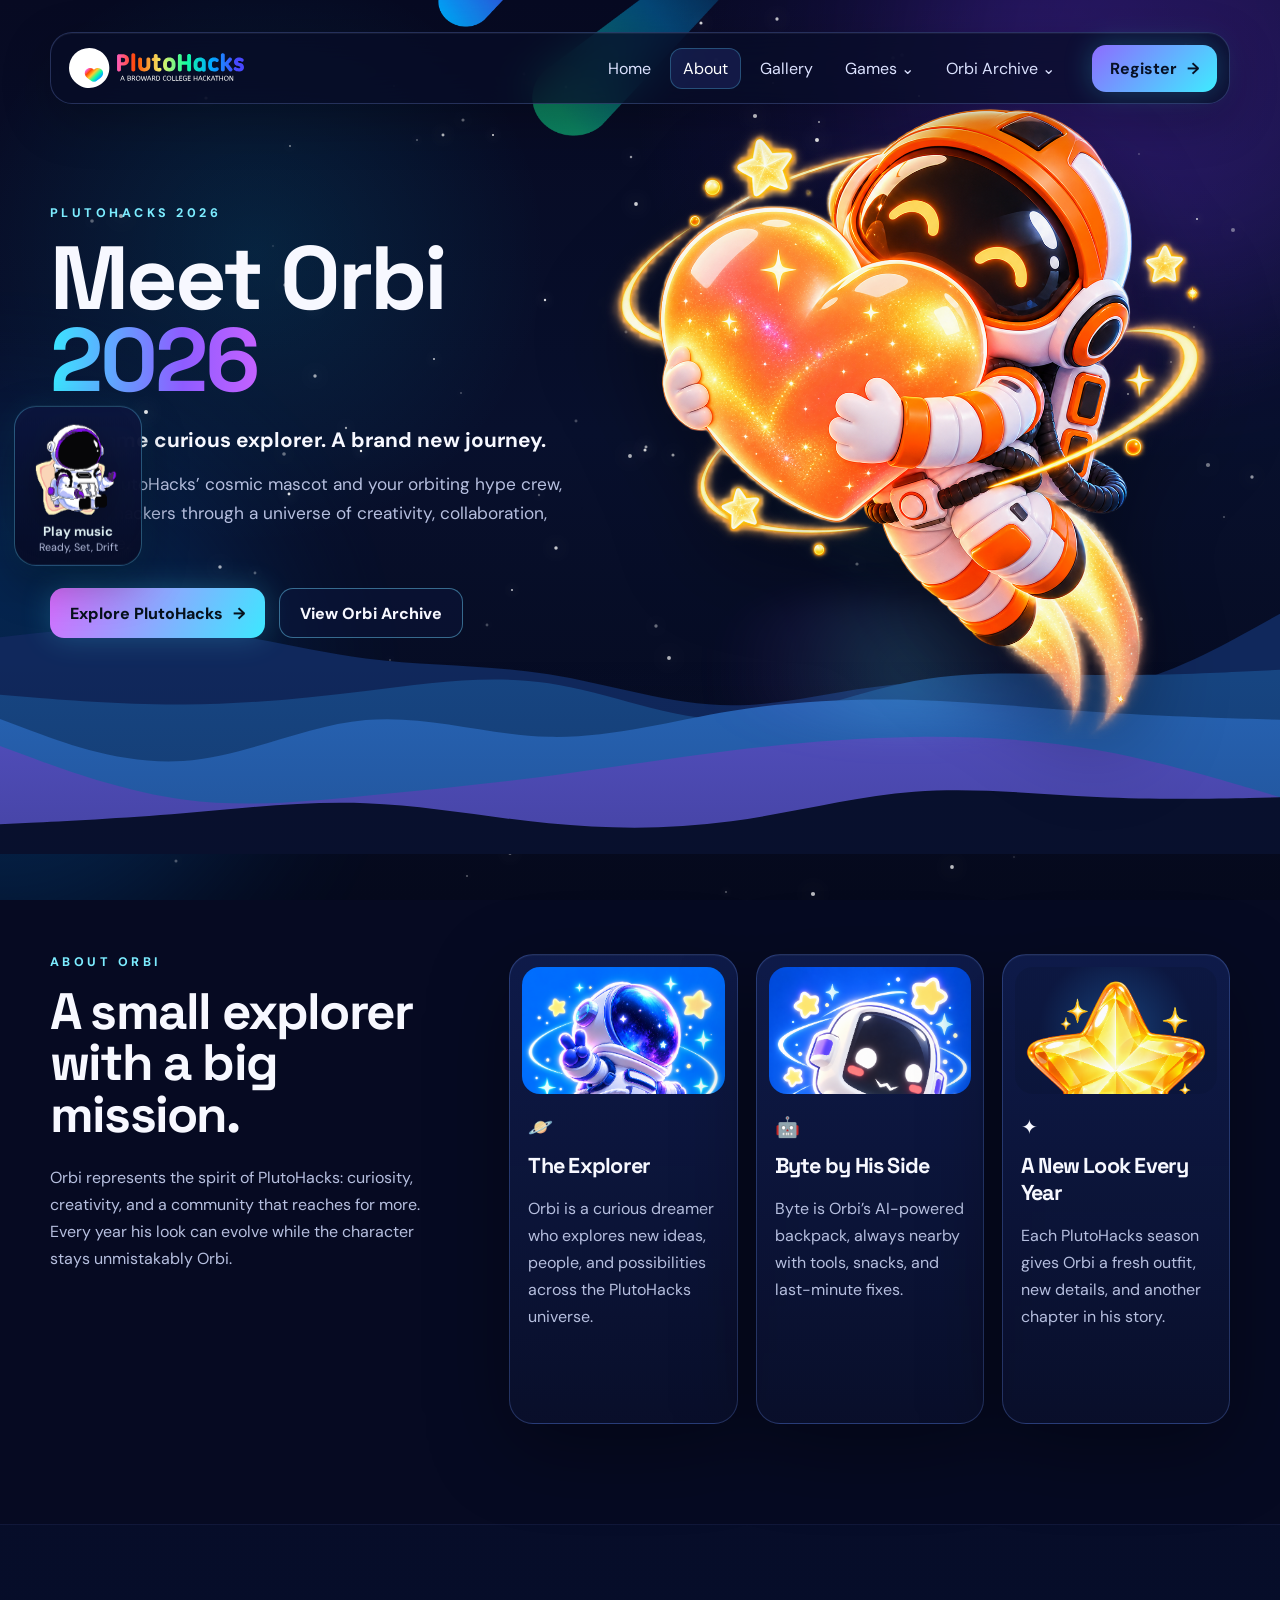
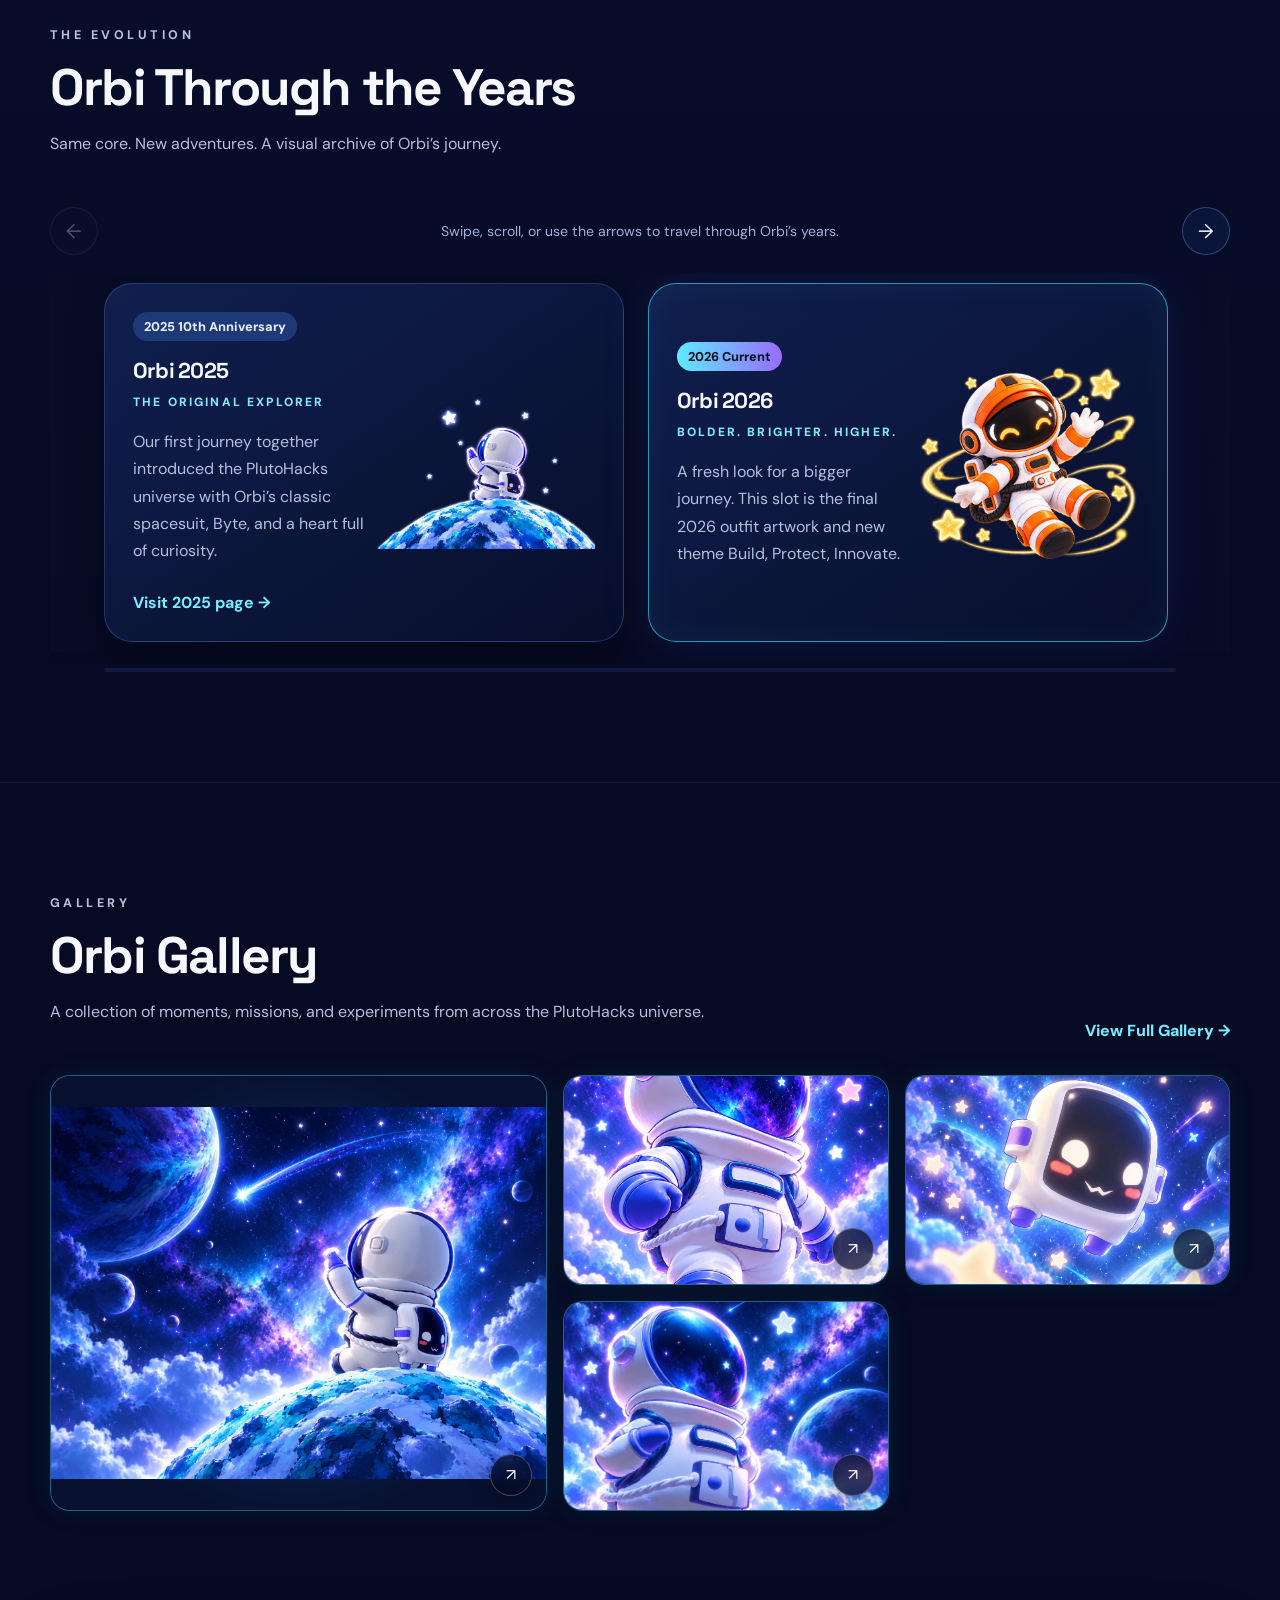
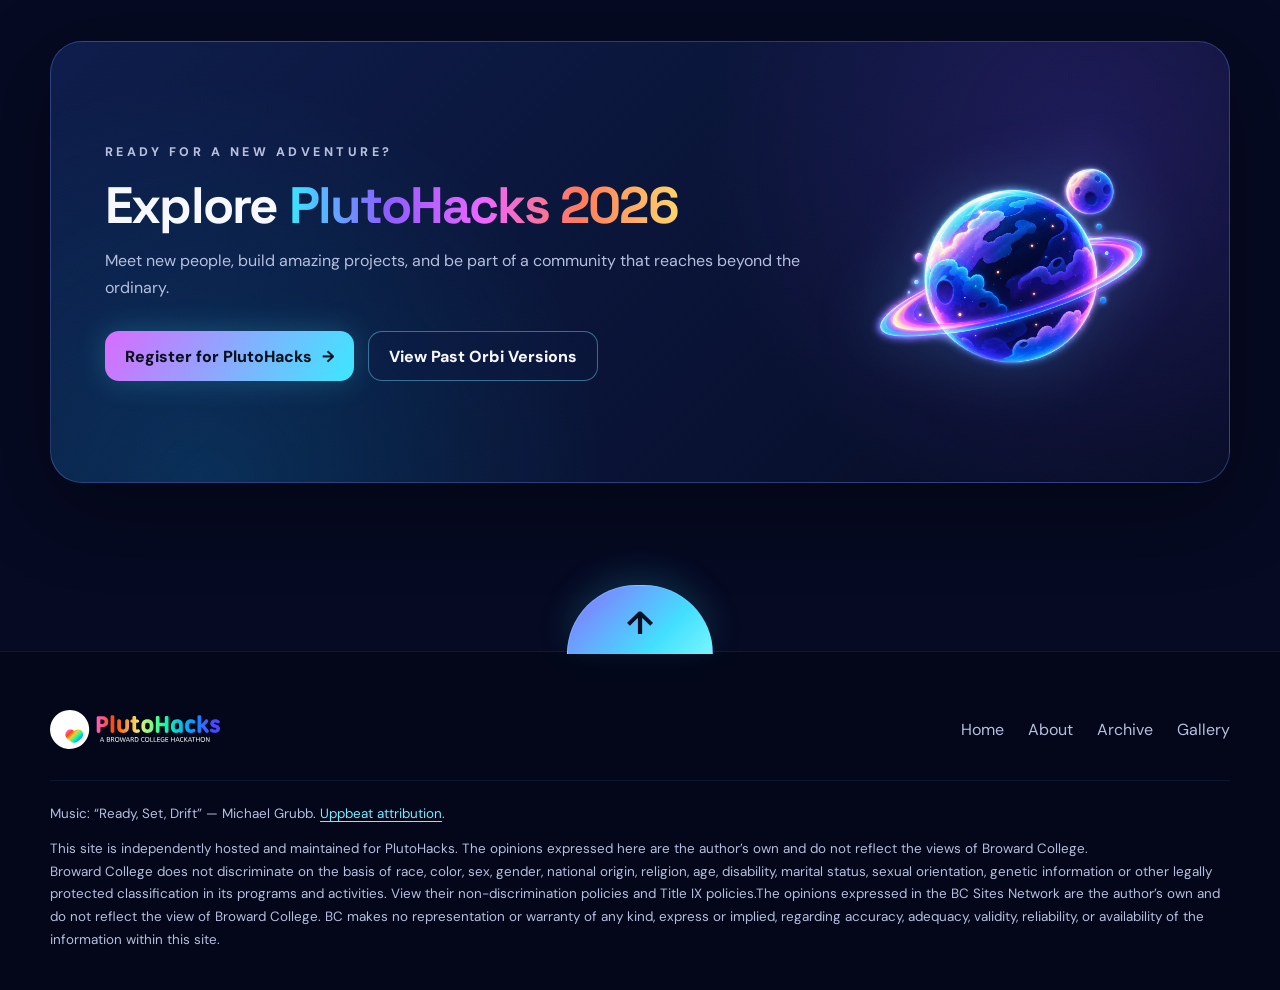
==== commit 8b82ca44: "added fixed 2025 archive link index.html" ====
--- a/index.html
+++ b/index.html
@@ -52,7 +52,7 @@
             Orbi Archive <span aria-hidden="true">⌄</span>
           </button>
           <div class="archive-dropdown dropdown-panel">
-            <a class="current" href="./index.html">
+            <a class="current" href="#evolution">
               <span>2026</span><small>Current</small>
             </a>
             <!-- Change this path after you move the old 2025 page into /archive/2025/ -->
@@ -155,7 +155,7 @@
                   <h3>Orbi 2025</h3>
                   <p class="mini-label">THE ORIGINAL EXPLORER</p>
                   <p>Our first journey together introduced the PlutoHacks universe with Orbi’s classic spacesuit, Byte, and a heart full of curiosity.</p>
-                  <a href="archive/2025/index.html">Visit 2025 page →</a>
+                  <a href="https://makoaburrito.github.io/PlutoHacks2025-About-Orbi/"rel="noopener noreferrer">Visit 2025 page →</a>
                 </div>
                 <img src="assets/images/OrbiGoodBye2025.png" alt="Orbi 2025" />
               </article>
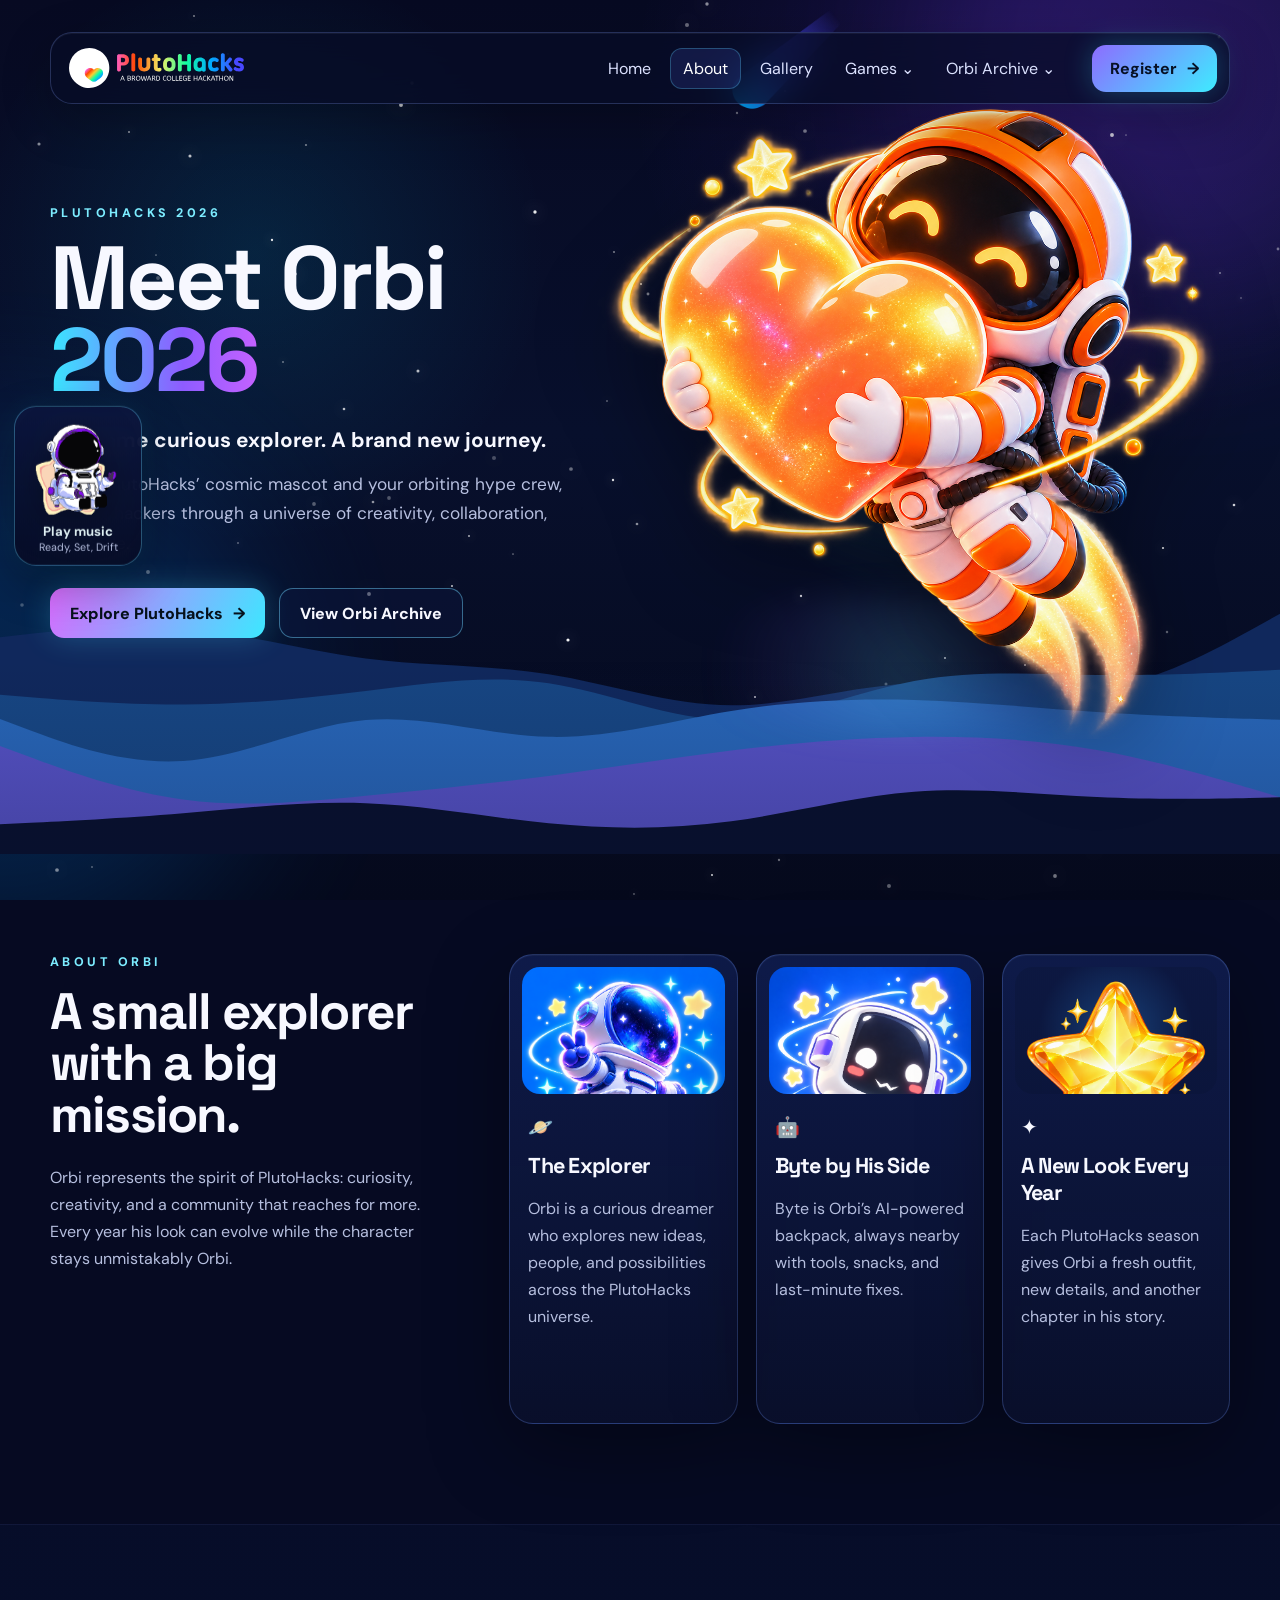
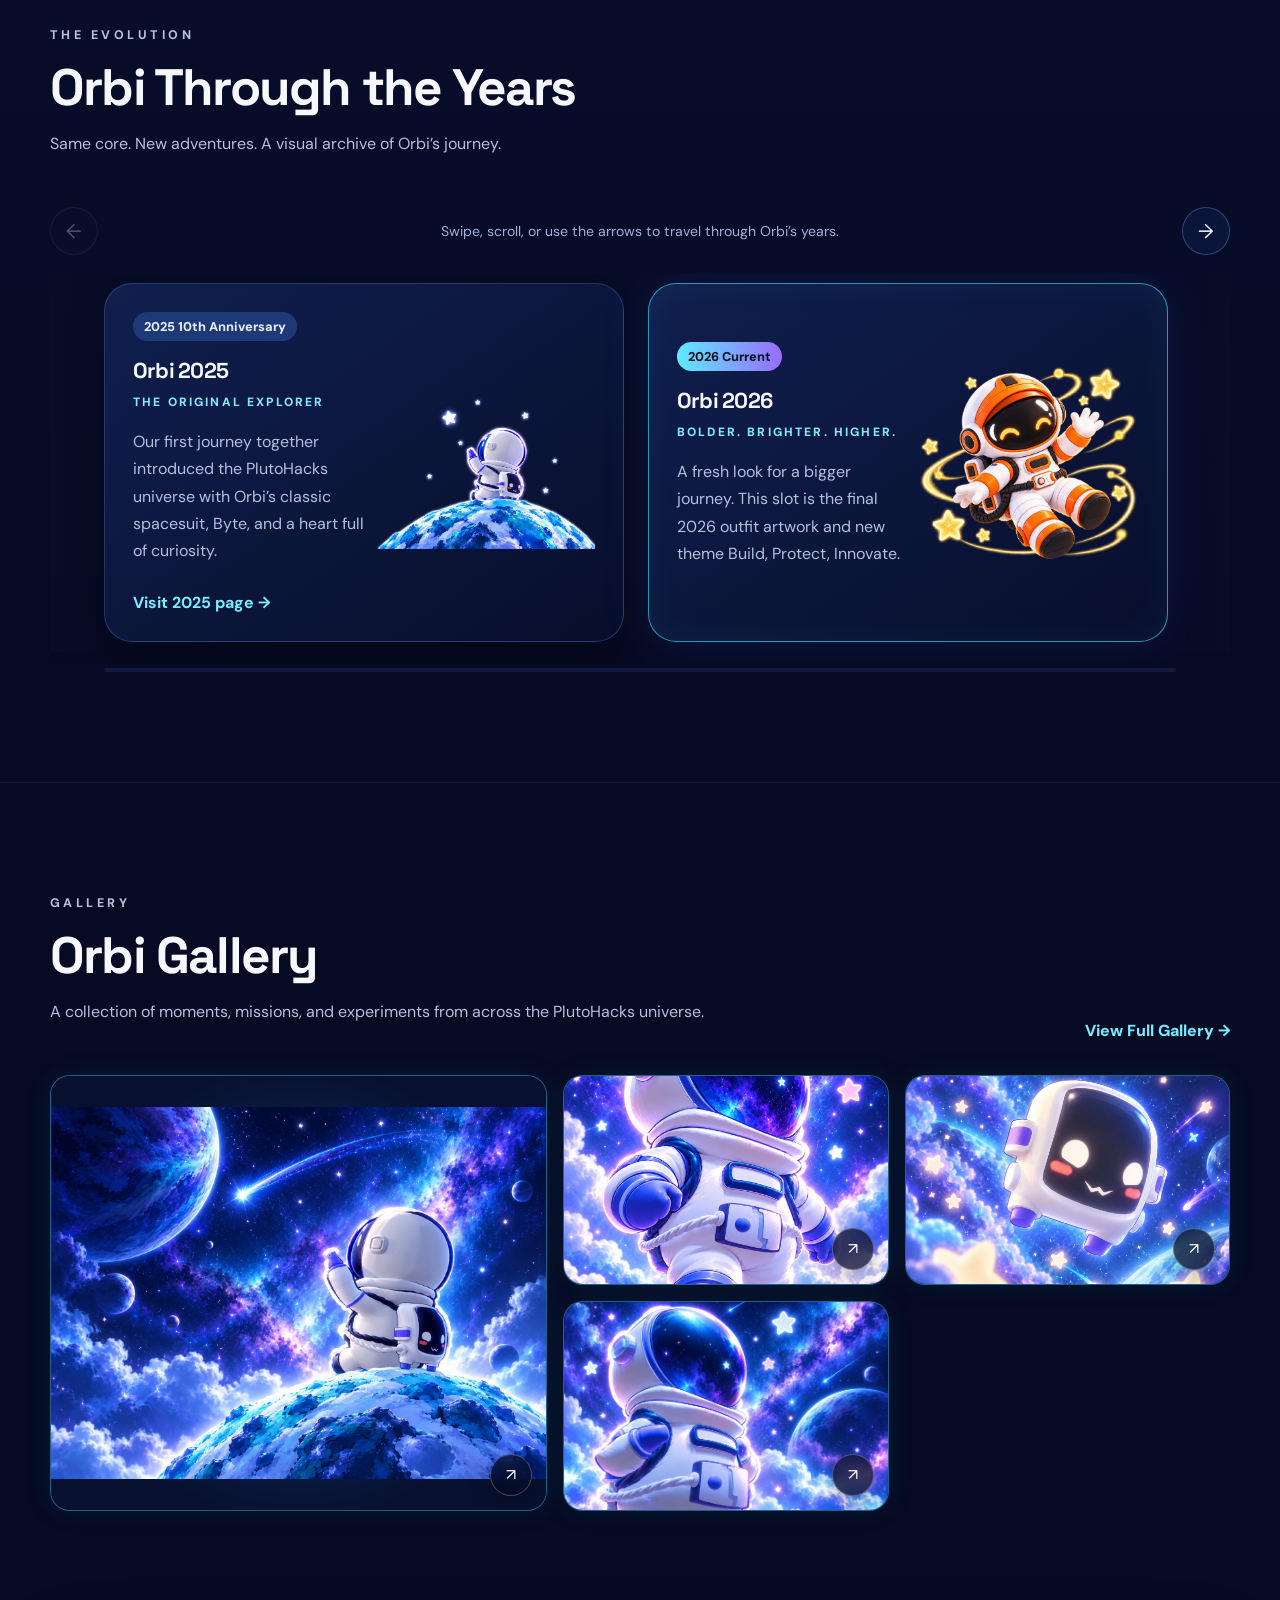
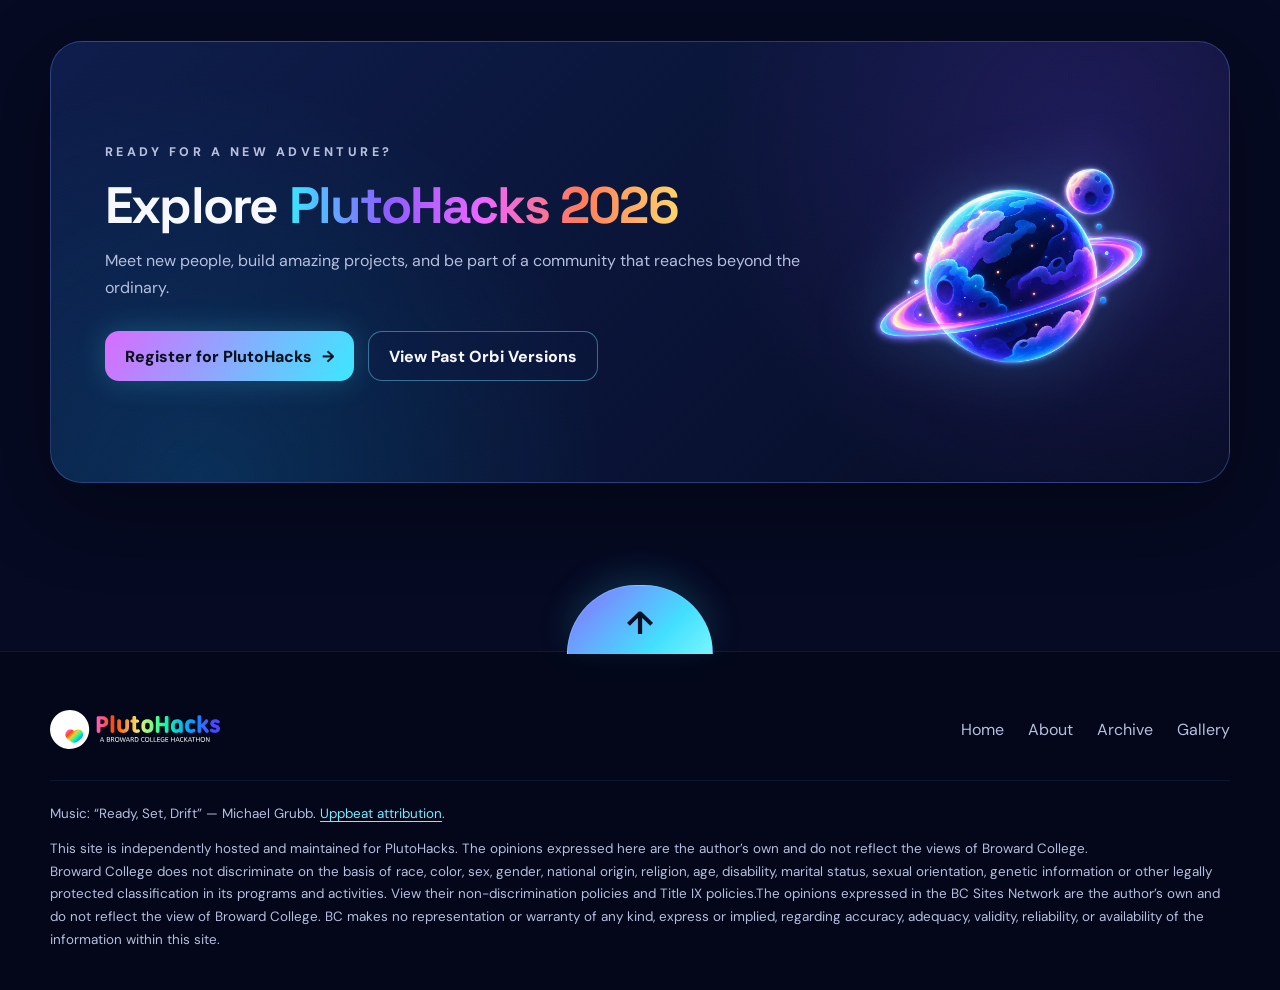
==== commit c9fd6f73: "added fixed 2025 archive link to gallery, games, and index" ====
--- a/index.html
+++ b/index.html
@@ -52,11 +52,11 @@
             Orbi Archive <span aria-hidden="true">⌄</span>
           </button>
           <div class="archive-dropdown dropdown-panel">
-            <a class="current" href="#evolution">
+            <a class="current" href="index.html#evolution">
               <span>2026</span><small>Current</small>
             </a>
             <!-- Change this path after you move the old 2025 page into /archive/2025/ -->
-            <a href="https://makoaburrito.github.io/PlutoHacks2025-About-Orbi/"><span>2025</span></a>
+            <a href="https://makoaburrito.github.io/PlutoHacks2025-About-Orbi/" target="_blank" rel="noopener noreferrer"><span>2025</span></a>
           </div>
         </div>
       </div>
